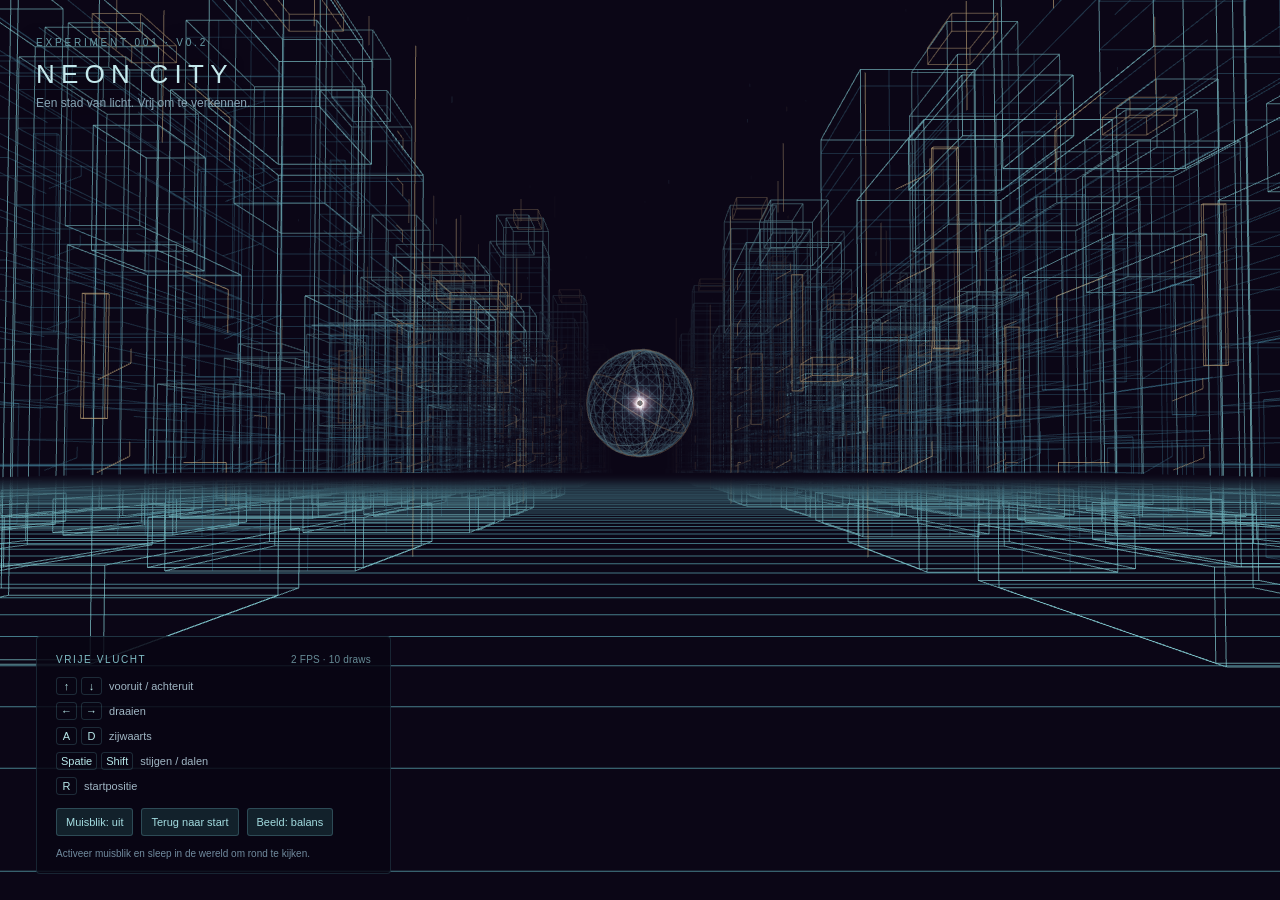
==== index.html @ ab9e2dd1 "Neon City v0.2 - visuele verfijning en optimalisatie" ====
<!doctype html>
<html lang="nl">
<head>
  <meta charset="utf-8">
  <meta name="viewport" content="width=device-width, initial-scale=1">
  <meta name="theme-color" content="#090411">
  <title>Neon City — fase 2</title>
  <link rel="icon" href="data:,">
  <link rel="stylesheet" href="./style.css">
</head>
<body>
  <main id="world" aria-label="Neon City: vrij verkenbare 3D-wereld"></main>
  <header><span class="eyebrow">EXPERIMENT 001 · V0.2</span><h1>NEON CITY</h1><p>Een stad van licht. Vrij om te verkennen.</p></header>
  <aside aria-label="Besturing">
    <div class="panel-title"><span>VRIJE VLUCHT</span><span id="performance">Opstarten…</span></div>
    <div class="keys"><span><kbd>↑</kbd><kbd>↓</kbd> vooruit / achteruit</span><span><kbd>←</kbd><kbd>→</kbd> draaien</span><span><kbd>A</kbd><kbd>D</kbd> zijwaarts</span><span><kbd>Spatie</kbd><kbd>Shift</kbd> stijgen / dalen</span><span><kbd>R</kbd> startpositie</span></div>
    <div class="actions"><button id="mouse-toggle" type="button" aria-pressed="false">Muisblik: uit</button><button id="reset" type="button">Terug naar start</button><button id="quality-toggle" type="button" title="Wissel de renderresolutie">Beeld: balans</button></div>
    <p id="mouse-hint">Activeer muisblik en sleep in de wereld om rond te kijken.</p>
  </aside>
  <div id="status" role="status">De stad wordt opgebouwd…</div>
  <script type="module" src="./js/main.js"></script>
</body>
</html>
---- style.css ----
* { box-sizing: border-box; }
:root { color-scheme: dark; font-family: -apple-system, BlinkMacSystemFont, "Segoe UI", sans-serif; background: #090411; color: #c5e9ed; }
body { margin: 0; overflow: hidden; }
#world { position: fixed; inset: 0; }
canvas { display: block; width: 100%; height: 100%; outline: none; touch-action: none; }
header { position: fixed; top: 32px; left: 36px; pointer-events: none; text-shadow: 0 2px 18px #090411; }
.eyebrow { font-size: 10px; letter-spacing: .28em; color: #699da8; }
h1 { margin: 9px 0 6px; font-size: 26px; letter-spacing: .24em; font-weight: 300; }
header p { margin: 0; font-size: 12px; color: #87a4b4; }
aside { position: fixed; bottom: 26px; left: 36px; width: 355px; padding: 17px 19px 12px; border: 1px solid #63c5d52b; background: #090713d9; border-radius: 4px; }
.panel-title { display: flex; justify-content: space-between; font-size: 10px; letter-spacing: .16em; color: #81bec7; padding-bottom: 12px; }
#performance { letter-spacing: .02em; color: #668b96; }
.keys { display: grid; gap: 7px; font-size: 11px; color: #a0b6c4; }
kbd { display: inline-block; min-width: 21px; padding: 2px 4px; margin-right: 4px; border: 1px solid #71c6d132; border-radius: 3px; text-align: center; font: inherit; color: #b7e7e9; }
.actions { display: flex; flex-wrap: wrap; gap: 8px; margin-top: 13px; }
button { font: inherit; font-size: 11px; color: #a3dce0; background: #12212b; border: 1px solid #659eab55; border-radius: 3px; padding: 7px 9px; cursor: pointer; }
button:hover, button[aria-pressed="true"] { border-color: #8ae9ed; background: #17303a; }
button:focus-visible { outline: 2px solid #d9bd84; outline-offset: 3px; }
#mouse-hint { font-size: 10px; line-height: 1.5; color: #718b9f; margin: 10px 0 0; }
#status { position: fixed; top: 50%; left: 50%; transform: translate(-50%, -50%); max-width: 520px; padding: 20px; background: #090713e8; border: 1px solid #63c5d540; font-size: 13px; line-height: 1.6; }
#status[hidden] { display: none; }
@media (max-height: 600px) { header { top: 18px; } aside { bottom: 15px; } .keys { gap: 3px; } }
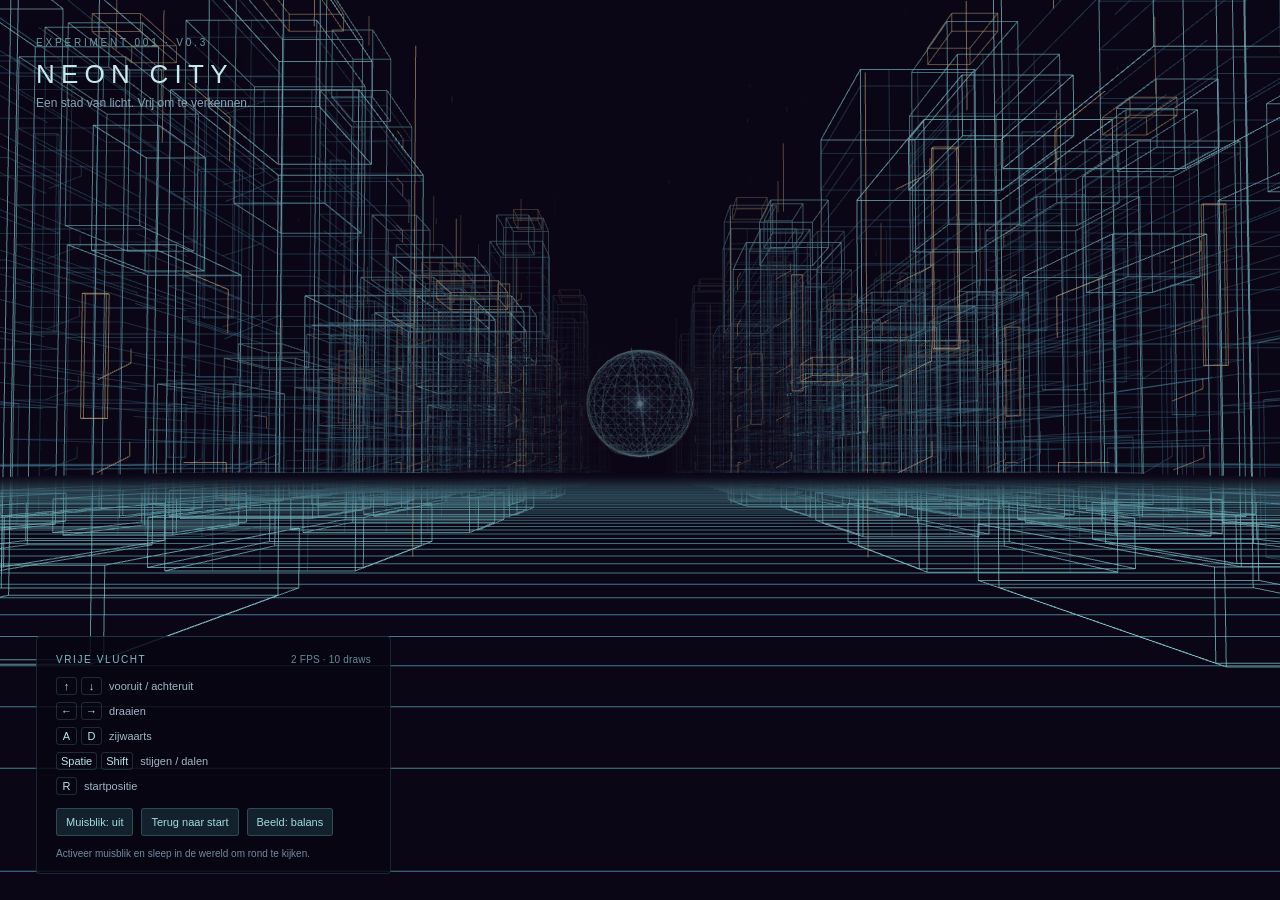
==== commit a16bba64: "Neon City v0.3 - interactieve energiekern" ====
--- a/index.html
+++ b/index.html
@@ -4,13 +4,13 @@
   <meta charset="utf-8">
   <meta name="viewport" content="width=device-width, initial-scale=1">
   <meta name="theme-color" content="#090411">
-  <title>Neon City — fase 2</title>
+  <title>Neon City — fase 3</title>
   <link rel="icon" href="data:,">
   <link rel="stylesheet" href="./style.css">
 </head>
 <body>
   <main id="world" aria-label="Neon City: vrij verkenbare 3D-wereld"></main>
-  <header><span class="eyebrow">EXPERIMENT 001 · V0.2</span><h1>NEON CITY</h1><p>Een stad van licht. Vrij om te verkennen.</p></header>
+  <header><span class="eyebrow">EXPERIMENT 001 · V0.3</span><h1>NEON CITY</h1><p>Een stad van licht. Vrij om te verkennen.</p></header>
   <aside aria-label="Besturing">
     <div class="panel-title"><span>VRIJE VLUCHT</span><span id="performance">Opstarten…</span></div>
     <div class="keys"><span><kbd>↑</kbd><kbd>↓</kbd> vooruit / achteruit</span><span><kbd>←</kbd><kbd>→</kbd> draaien</span><span><kbd>A</kbd><kbd>D</kbd> zijwaarts</span><span><kbd>Spatie</kbd><kbd>Shift</kbd> stijgen / dalen</span><span><kbd>R</kbd> startpositie</span></div>
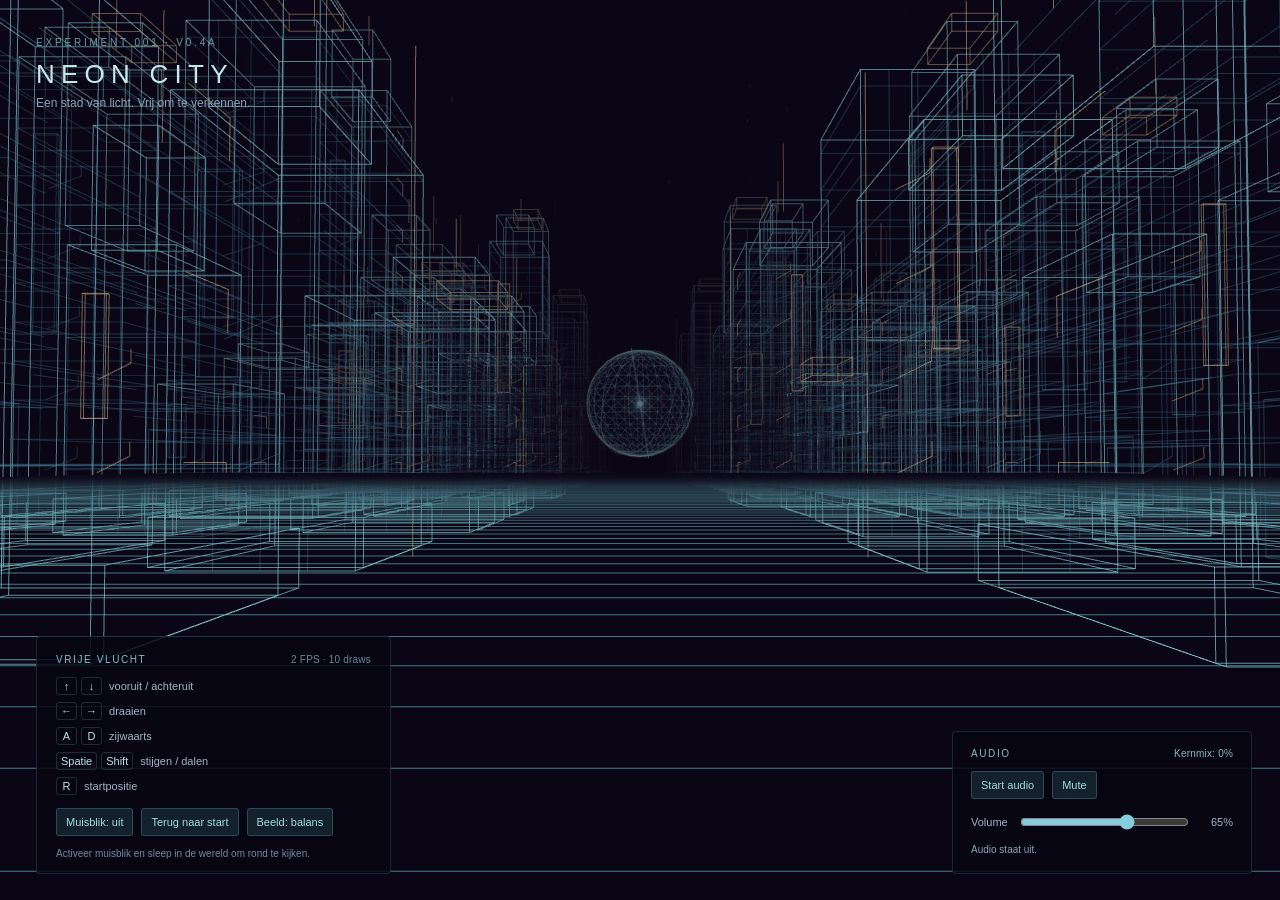
==== commit d879607b: "Neon City v0.4A - spatial audio engine" ====
--- a/index.html
+++ b/index.html
@@ -4,19 +4,25 @@
   <meta charset="utf-8">
   <meta name="viewport" content="width=device-width, initial-scale=1">
   <meta name="theme-color" content="#090411">
-  <title>Neon City — fase 3</title>
+  <title>Neon City — fase 4A</title>
   <link rel="icon" href="data:,">
   <link rel="stylesheet" href="./style.css">
 </head>
 <body>
   <main id="world" aria-label="Neon City: vrij verkenbare 3D-wereld"></main>
-  <header><span class="eyebrow">EXPERIMENT 001 · V0.3</span><h1>NEON CITY</h1><p>Een stad van licht. Vrij om te verkennen.</p></header>
+  <header><span class="eyebrow">EXPERIMENT 001 · V0.4A</span><h1>NEON CITY</h1><p>Een stad van licht. Vrij om te verkennen.</p></header>
   <aside aria-label="Besturing">
     <div class="panel-title"><span>VRIJE VLUCHT</span><span id="performance">Opstarten…</span></div>
     <div class="keys"><span><kbd>↑</kbd><kbd>↓</kbd> vooruit / achteruit</span><span><kbd>←</kbd><kbd>→</kbd> draaien</span><span><kbd>A</kbd><kbd>D</kbd> zijwaarts</span><span><kbd>Spatie</kbd><kbd>Shift</kbd> stijgen / dalen</span><span><kbd>R</kbd> startpositie</span></div>
     <div class="actions"><button id="mouse-toggle" type="button" aria-pressed="false">Muisblik: uit</button><button id="reset" type="button">Terug naar start</button><button id="quality-toggle" type="button" title="Wissel de renderresolutie">Beeld: balans</button></div>
     <p id="mouse-hint">Activeer muisblik en sleep in de wereld om rond te kijken.</p>
   </aside>
+  <section id="audio-panel" aria-label="Audio">
+    <div class="panel-title"><span>AUDIO</span><span id="audio-mix">Kernmix: 0%</span></div>
+    <div class="actions"><button id="audio-start" type="button">Start audio</button><button id="audio-mute" type="button" aria-pressed="false">Mute</button></div>
+    <label class="volume-row" for="audio-volume">Volume <input id="audio-volume" type="range" min="0" max="100" value="65"><output id="audio-volume-value" for="audio-volume">65%</output></label>
+    <p id="audio-status" role="status">Audio staat uit.</p>
+  </section>
   <div id="status" role="status">De stad wordt opgebouwd…</div>
   <script type="module" src="./js/main.js"></script>
 </body>
--- a/style.css
+++ b/style.css
@@ -20,3 +20,12 @@
 #status { position: fixed; top: 50%; left: 50%; transform: translate(-50%, -50%); max-width: 520px; padding: 20px; background: #090713e8; border: 1px solid #63c5d540; font-size: 13px; line-height: 1.6; }
 #status[hidden] { display: none; }
 @media (max-height: 600px) { header { top: 18px; } aside { bottom: 15px; } .keys { gap: 3px; } }
+
+#audio-panel { position: fixed; right: 28px; bottom: 26px; width: 300px; padding: 16px 18px; border: 1px solid #63c5d52b; background: #090713d9; border-radius: 4px; }
+#audio-panel .actions { margin-top: 0; }
+.volume-row { display: flex; align-items: center; gap: 10px; font-size: 11px; color: #a0b6c4; margin-top: 13px; }
+#audio-volume { flex: 1; min-width: 60px; accent-color: #83cddd; }
+#audio-volume-value { min-width: 32px; text-align: right; }
+#audio-status { margin: 10px 0 0; font-size: 10px; line-height: 1.5; color: #87a4b4; }
+#audio-mix { letter-spacing: .02em; }
+@media (max-width: 760px) { #audio-panel { top: 24px; bottom: auto; right: 16px; width: 245px; } }
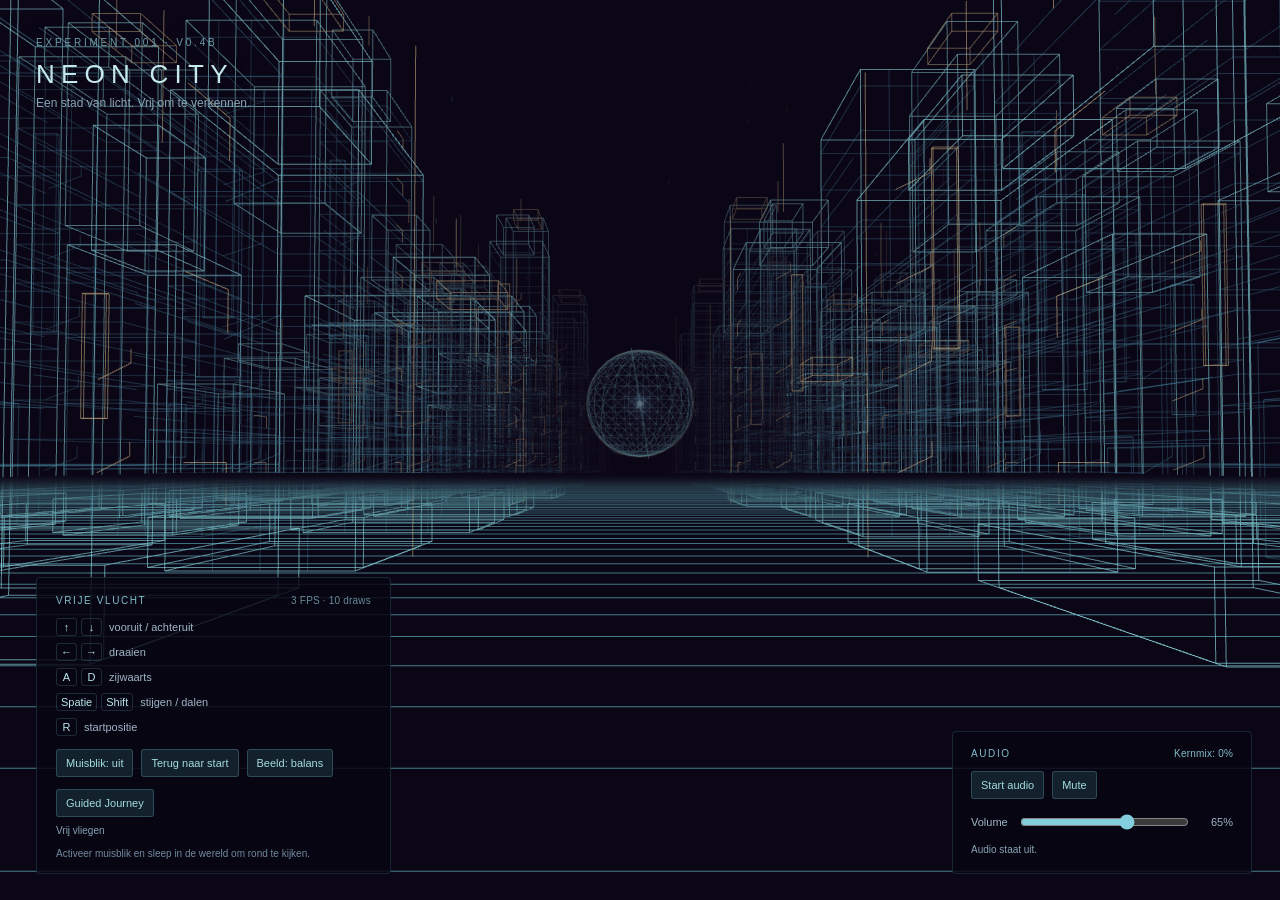
==== commit 2528bd67: "Neon City v0.4B - Guided Journey" ====
--- a/index.html
+++ b/index.html
@@ -4,17 +4,19 @@
   <meta charset="utf-8">
   <meta name="viewport" content="width=device-width, initial-scale=1">
   <meta name="theme-color" content="#090411">
-  <title>Neon City — fase 4A</title>
+  <title>Neon City — fase 4B</title>
   <link rel="icon" href="data:,">
-  <link rel="stylesheet" href="./style.css">
+  <link rel="stylesheet" href="./style.css?v=0.4B">
 </head>
 <body>
   <main id="world" aria-label="Neon City: vrij verkenbare 3D-wereld"></main>
-  <header><span class="eyebrow">EXPERIMENT 001 · V0.4A</span><h1>NEON CITY</h1><p>Een stad van licht. Vrij om te verkennen.</p></header>
+  <header><span class="eyebrow">EXPERIMENT 001 · V0.4B</span><h1>NEON CITY</h1><p>Een stad van licht. Vrij om te verkennen.</p></header>
   <aside aria-label="Besturing">
     <div class="panel-title"><span>VRIJE VLUCHT</span><span id="performance">Opstarten…</span></div>
     <div class="keys"><span><kbd>↑</kbd><kbd>↓</kbd> vooruit / achteruit</span><span><kbd>←</kbd><kbd>→</kbd> draaien</span><span><kbd>A</kbd><kbd>D</kbd> zijwaarts</span><span><kbd>Spatie</kbd><kbd>Shift</kbd> stijgen / dalen</span><span><kbd>R</kbd> startpositie</span></div>
     <div class="actions"><button id="mouse-toggle" type="button" aria-pressed="false">Muisblik: uit</button><button id="reset" type="button">Terug naar start</button><button id="quality-toggle" type="button" title="Wissel de renderresolutie">Beeld: balans</button></div>
+    <div class="journey-row"><button id="journey-toggle" type="button">Guided Journey</button><progress id="journey-progress" max="90" value="0" hidden aria-label="Guided Journey voortgang"></progress></div>
+    <p id="journey-status" role="status">Vrij vliegen</p>
     <p id="mouse-hint">Activeer muisblik en sleep in de wereld om rond te kijken.</p>
   </aside>
   <section id="audio-panel" aria-label="Audio">
@@ -24,6 +26,6 @@
     <p id="audio-status" role="status">Audio staat uit.</p>
   </section>
   <div id="status" role="status">De stad wordt opgebouwd…</div>
-  <script type="module" src="./js/main.js"></script>
+  <script type="module" src="./js/main.js?v=0.4B"></script>
 </body>
 </html>
--- a/style.css
+++ b/style.css
@@ -29,3 +29,7 @@
 #audio-status { margin: 10px 0 0; font-size: 10px; line-height: 1.5; color: #87a4b4; }
 #audio-mix { letter-spacing: .02em; }
 @media (max-width: 760px) { #audio-panel { top: 24px; bottom: auto; right: 16px; width: 245px; } }
+
+.journey-row { display: flex; gap: 12px; align-items: center; margin-top: 12px; }
+#journey-progress { width: 130px; height: 4px; accent-color: #83cddd; }
+#journey-status { margin: 8px 0 0; color: #87a4b4; font-size: 10px; }
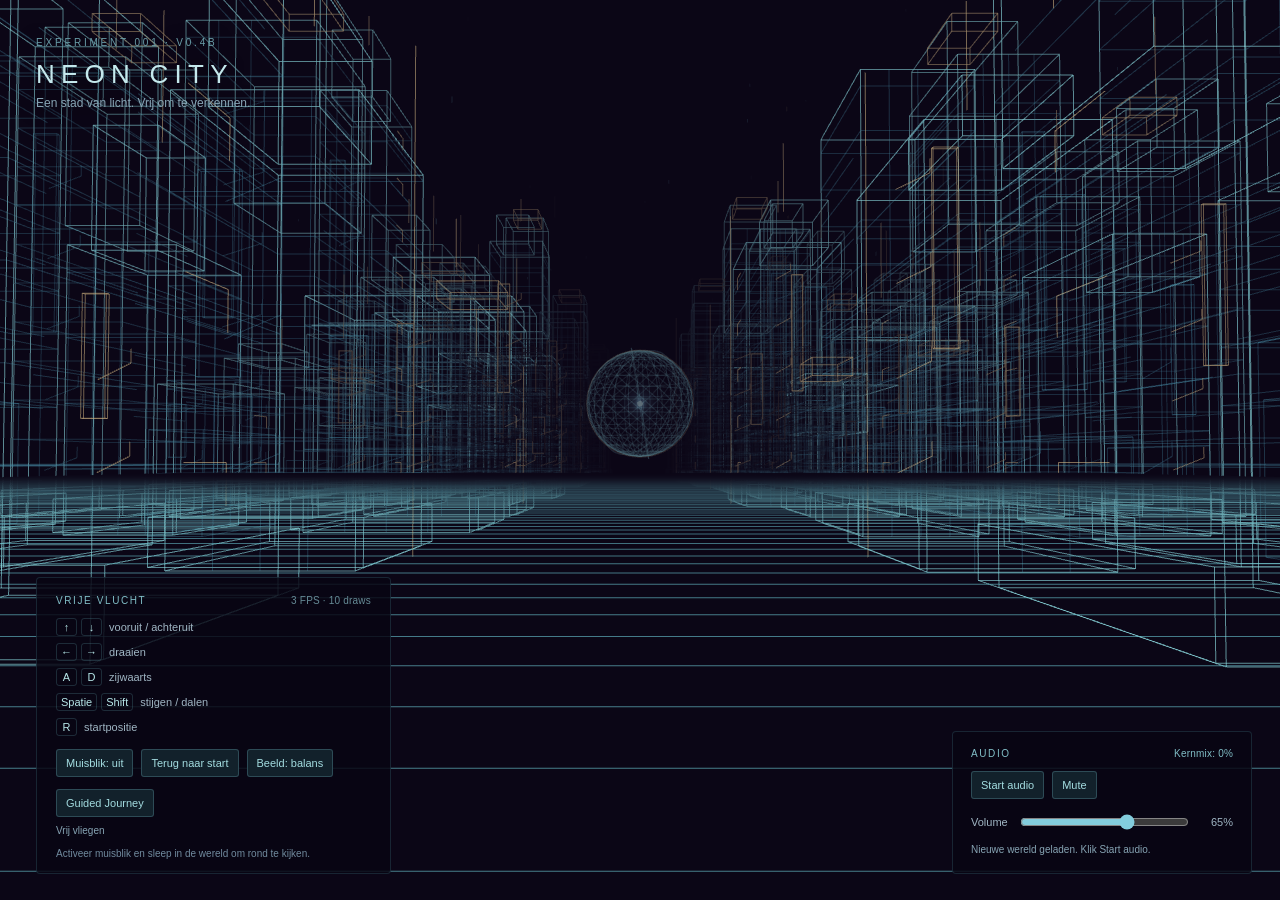
==== commit acef6ae2: "World Engine v1.0 WP3 - safe world switching" ====
--- a/index.html
+++ b/index.html
@@ -12,10 +12,10 @@
   <main id="world" aria-label="Neon City: vrij verkenbare 3D-wereld"></main>
   <header><span class="eyebrow">EXPERIMENT 001 · V0.4B</span><h1>NEON CITY</h1><p>Een stad van licht. Vrij om te verkennen.</p></header>
   <aside aria-label="Besturing">
-    <div class="panel-title"><span>VRIJE VLUCHT</span><span id="performance">Opstarten…</span></div>
+    <div class="panel-title"><span id="flight-mode-label">VRIJE VLUCHT</span><span id="performance">Opstarten…</span></div>
     <div class="keys"><span><kbd>↑</kbd><kbd>↓</kbd> vooruit / achteruit</span><span><kbd>←</kbd><kbd>→</kbd> draaien</span><span><kbd>A</kbd><kbd>D</kbd> zijwaarts</span><span><kbd>Spatie</kbd><kbd>Shift</kbd> stijgen / dalen</span><span><kbd>R</kbd> startpositie</span></div>
     <div class="actions"><button id="mouse-toggle" type="button" aria-pressed="false">Muisblik: uit</button><button id="reset" type="button">Terug naar start</button><button id="quality-toggle" type="button" title="Wissel de renderresolutie">Beeld: balans</button></div>
-    <div class="journey-row"><button id="journey-toggle" type="button">Guided Journey</button><progress id="journey-progress" max="90" value="0" hidden aria-label="Guided Journey voortgang"></progress></div>
+    <div class="journey-row"><button id="journey-toggle" type="button">Guided Journey</button><progress id="journey-progress" max="1" value="0" hidden aria-label="Guided Journey voortgang"></progress></div>
     <p id="journey-status" role="status">Vrij vliegen</p>
     <p id="mouse-hint">Activeer muisblik en sleep in de wereld om rond te kijken.</p>
   </aside>
@@ -26,6 +26,6 @@
     <p id="audio-status" role="status">Audio staat uit.</p>
   </section>
   <div id="status" role="status">De stad wordt opgebouwd…</div>
-  <script type="module" src="./js/main.js?v=0.4B"></script>
+  <script type="module" src="./js/main.js?v=wp3"></script>
 </body>
 </html>
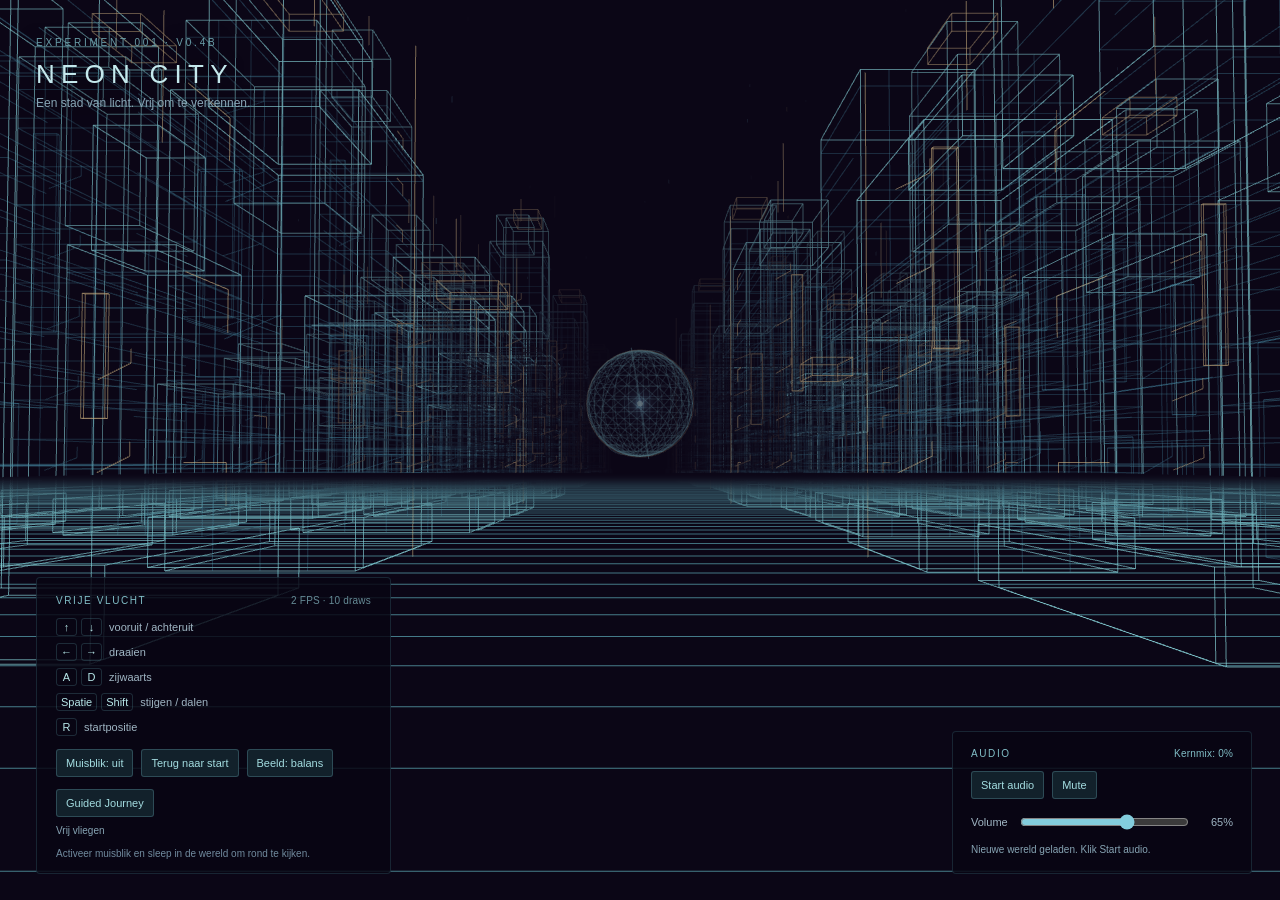
==== commit 21bb941e: "World Engine v1.0 WP4 - journey and timing" ====
--- a/index.html
+++ b/index.html
@@ -26,6 +26,6 @@
     <p id="audio-status" role="status">Audio staat uit.</p>
   </section>
   <div id="status" role="status">De stad wordt opgebouwd…</div>
-  <script type="module" src="./js/main.js?v=wp3"></script>
+  <script type="module" src="./js/main.js?v=wp4"></script>
 </body>
 </html>
